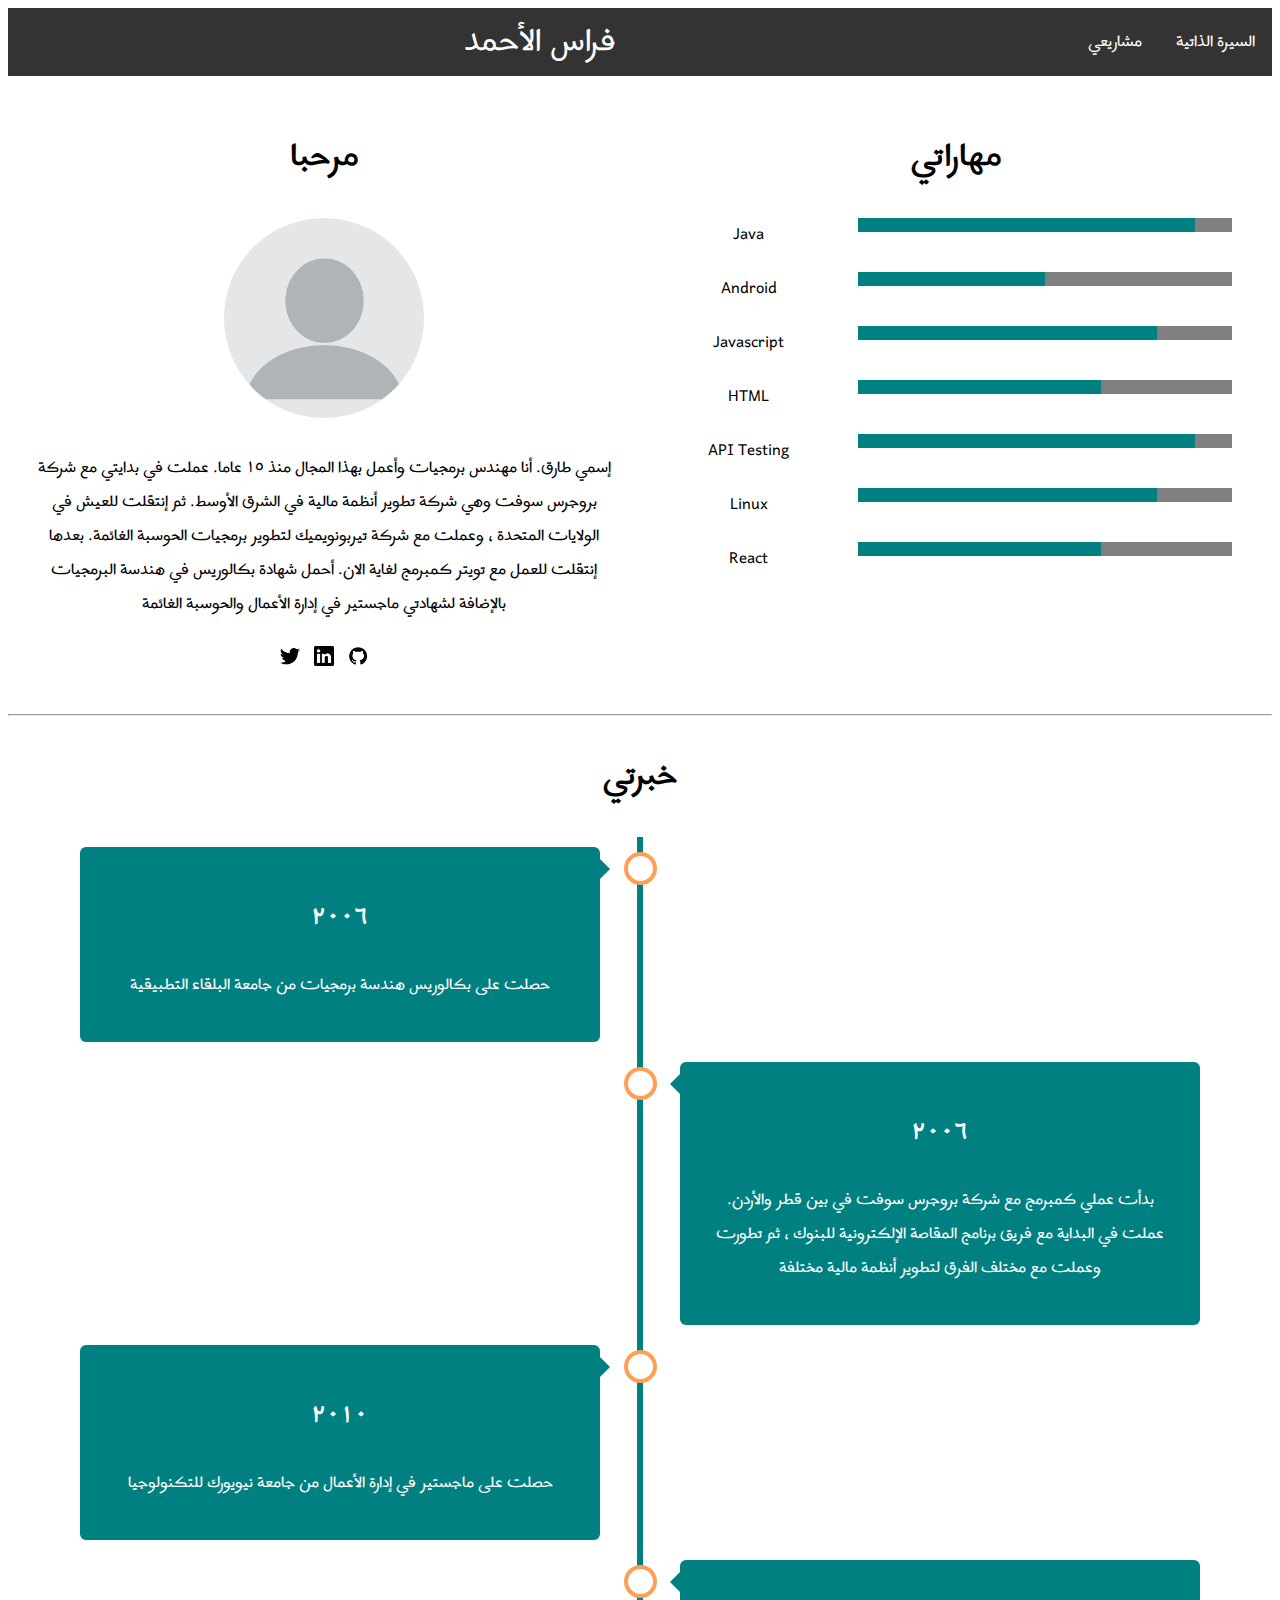
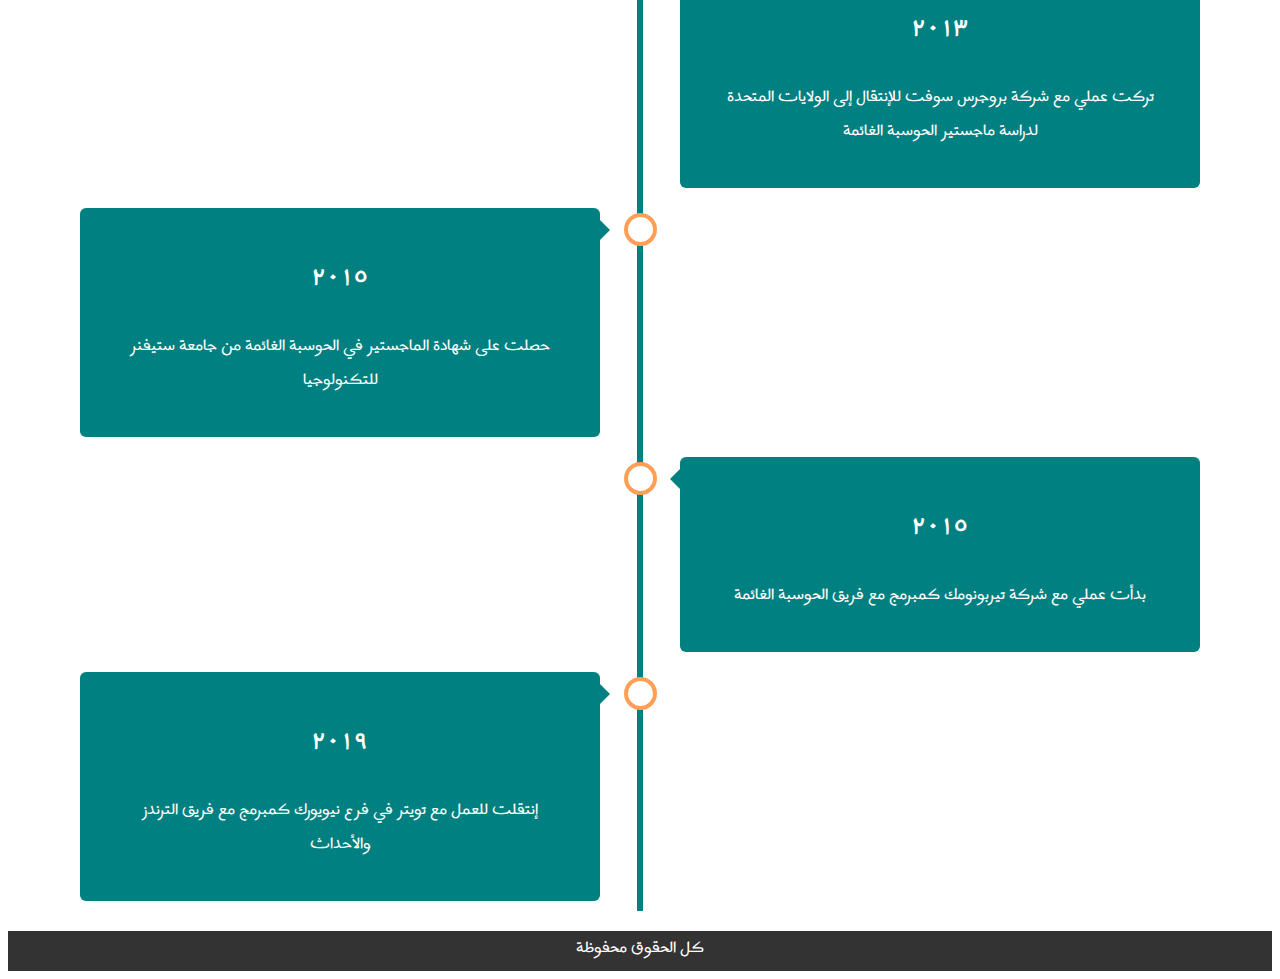
==== index.html @ 0ffa411a "initializ commit" ====
<!DOCTYPE html>
<html>

<head>
  <title>فراس الأحمد</title>
  <link rel="stylesheet" href="./css/style.css" />
  <link href="https://fonts.googleapis.com/css?family=Harmattan&display=swap" rel="stylesheet" />
</head>

<body>
  <div>
    <ul class="nav-style-ul">
      <li class="nav-style-li"><a class="active" href="index.html">السيرة الذاتية</a></li>
      <li class="nav-style-li"><a href="projects.html">مشاريعي</a></li>
      <p class="title-name">فراس الأحمد</p>
    </ul>
  </div>

  <div class="row" id="first-row">
    <div class="column">
      <h1>مرحبا</h1>
      <img src="./images/profile.png" class="photo" />
      <p>
        إسمي طارق. أنا مهندس برمجيات وأعمل بهذا المجال منذ ١٥ عاما. عملت في
        بدايتي مع شركة بروجرس سوفت وهي شركة تطوير أنظمة مالية في الشرق الأوسط.
        ثم إنتقلت للعيش في الولايات المتحدة ، وعملت مع شركة تيربونويميك لتطوير
        برمجيات الحوسبة الغائمة. بعدها إنتقلت للعمل مع تويتر كمبرمج لغاية
        الان. أحمل شهادة بكالوريس في هندسة البرمجيات بالإضافة لشهادتي ماجستير
        في إدارة الأعمال والحوسبة الغائمة
      </p>
      <div style="text-align: center;">
        <a target="_blank" href="https://www.twitter.com">
          <img src="images/icon_twitter.png" class="social" /></a>
        <a target="_blank" href="https://www.linkedin.com">
          <img src="images/icon_linkedin.png" class="social" /></a>
        <a target="_blank" href="https://github.com/Firas-AL-Ahmad">
          <img src="images/icon_github.png" class="social" /></a>
      </div>
    </div>
    <div class="column">
      <div>
        <h1>مهاراتي</h1>
        <div class="row">
          <div class="left">Java</div>
          <div class="right">
            <li>
              <span class="bar">
                <span class="java"></span>
              </span>
            </li>
          </div>
        </div>
        <div class="row">
          <div class="left">Android</div>
          <div class="right">
            <li>
              <span class="bar">
                <span class="android"></span>
              </span>
            </li>
          </div>
        </div>
        <div class="row">
          <div class="left">Javascript</div>
          <div class="right">
            <li>
              <span class="bar">
                <span class="javascript"></span>
              </span>
            </li>
          </div>
        </div>
        <div class="row">
          <div class="left">HTML</div>
          <div class="right">
            <li>
              <span class="bar">
                <span class="html"></span>
              </span>
            </li>
          </div>
        </div>
        <div class="row">
          <div class="left">API Testing</div>
          <div class="right">
            <li>
              <span class="bar">
                <span class="java"></span>
              </span>
            </li>
          </div>
        </div>
        <div class="row">
          <div class="left">Linux</div>
          <div class="right">
            <li>
              <span class="bar">
                <span class="javascript"></span>
              </span>
            </li>
          </div>
        </div>
        <div class="row">
          <div class="left">React</div>
          <div class="right">
            <li>
              <span class="bar">
                <span class="html"></span>
              </span>
            </li>
          </div>
        </div>
      </div>
    </div>
  </div>
  <hr />
  <div class="row-exp" id="second-row">
    <div class="column-exp">
      <h1>خبرتي</h1>
      <div class="timeline">
        <div class="container left-exp">
          <div class="content">
            <h2>٢٠٠٦</h2>
            <p>حصلت على بكالوريس هندسة برمجيات من جامعة البلقاء التطبيقية</p>
          </div>
        </div>
        <div class="container right-exp">
          <div class="content">
            <h2>٢٠٠٦</h2>
            <p>
              بدأت عملي كمبرمج مع شركة بروجرس سوفت في بين قطر والأردن. عملت في
              البداية مع فريق برنامج المقاصة الإلكترونية للبنوك ، ثم تطورت
              وعملت مع مختلف الفرق لتطوير أنظمة مالية مختلفة
            </p>
          </div>
        </div>
        <div class="container left-exp">
          <div class="content">
            <h2>٢٠١٠</h2>
            <p>
              حصلت على ماجستير في إدارة الأعمال من جامعة نيويورك للتكنولوجيا
            </p>
          </div>
        </div>
        <div class="container right-exp">
          <div class="content">
            <h2>٢٠١٣</h2>
            <p>
              تركت عملي مع شركة بروجرس سوفت للإنتقال إلى الولايات المتحدة
              لدراسة ماجستير الحوسبة الغائمة
            </p>
          </div>
        </div>
        <div class="container left-exp">
          <div class="content">
            <h2>٢٠١٥</h2>
            <p>
              حصلت على شهادة الماجستير في الحوسبة الغائمة من جامعة ستيفنر
              للتكنولوجيا
            </p>
          </div>
        </div>
        <div class="container right-exp">
          <div class="content">
            <h2>٢٠١٥</h2>
            <p>
              بدأت عملي مع شركة تيربونومك كمبرمج مع فريق الحوسبة الغائمة
            </p>
          </div>
        </div>
        <div class="container left-exp">
          <div class="content">
            <h2>٢٠١٩</h2>
            <p>
              إنتقلت للعمل مع تويتر في فرع نيويورك كمبرمج مع فريق الترندز
              والأحداث
            </p>
          </div>
        </div>
      </div>
    </div>
  </div>
  <div class="footer">
    <p>كل الحقوق محفوظة</p>
  </div>
</body>

</html>
---- css/style.css ----
* {
  box-sizing: border-box;
  list-style: none;
}

body {
  text-align: center;
  font-family: "Harmattan", sans-serif;
  font-size: 20px;
}

.photo {
  width: 200px;
  height: 200px;
  border-radius: 200px;
}

/* Create two equal columns that floats next to each other */
.column {
  float: left;
  width: 50%;
  padding: 20px;
  padding-top: 0px;
}

/* Clear floats after the columns */
.row:after {
  content: "";
  display: table;
  clear: both;
}

@media screen and (max-width: 800px) {
  .column {
    width: 100%; /* The width is 100%, when the viewport is 1000px or smaller */
  }
}

ul.nav-style-ul {
  list-style-type: none;
  margin-top: 0;
  padding: 0;
  overflow: hidden;
  background-color: #333;
}

li.nav-style-li {
  float: right;
}

li.nav-style-li a {
  display: block;
  color: white;
  text-align: center;
  padding: 17px;
  text-decoration: none;
}

li.nav-style-li a:hover {
  background-color: #111;
}

.title-name {
  display: inline;
  color: white;
  text-decoration: none;
  font-size: 40px;
}

/* Skills section classes */
.bar {
  background: grey;
  display: block;
  height: 14px;
}
.bar span {
  height: 14px;
  float: left;
  background: teal;
}
.java {
  width: 90%;
  animation: java 2s;
}
.android {
  width: 50%;
  animation: android 2s;
}
.javascript {
  width: 80%;
  animation: javascript 2s;
}
.html {
  width: 65%;
  animation: html 2s;
}
@keyframes java {
  0% {
    width: 0%;
  }
  100% {
    width: 90%;
  }
}
@keyframes android {
  0% {
    width: 0%;
  }
  100% {
    width: 50%;
  }
}
@keyframes javascript {
  0% {
    width: 0%;
  }
  100% {
    width: 80%;
  }
}
@keyframes html {
  0% {
    width: 0%;
  }
  100% {
    width: 65%;
  }
}

/* End of Skills section */

.left {
  float: left;
  width: 30%;
  padding: 20px;
  padding-top: 0px;
}
.right {
  float: right;
  width: 70%;
  padding: 20px;
  padding-top: 0px;
}

.timeline {
  position: relative;
  max-width: 1200px;
  margin: 0 auto;
}

/* Start of Experience section */

/* The actual timeline (the vertical ruler) */
.timeline::after {
  content: "";
  position: absolute;
  width: 6px;
  background-color: teal;
  top: 0;
  bottom: 0;
  left: 50%;
  margin-left: -3px;
}

/* Container around content */
.container {
  padding: 10px 40px;
  position: relative;
  background-color: inherit;
  width: 50%;
}

/* The circles on the timeline */
.container::after {
  content: "";
  position: absolute;
  width: 25px;
  height: 25px;
  right: -17px;
  background-color: white;
  border: 4px solid #ff9f55;
  top: 15px;
  border-radius: 50%;
  z-index: 1;
}

/* Place the container to the left */
.left-exp {
  left: 0;
}

/* Place the container to the right */
.right-exp {
  left: 50%;
}

/* Add arrows to the left container (pointing right) */
.left-exp::before {
  content: " ";
  height: 0;
  position: absolute;
  top: 22px;
  width: 0;
  z-index: 1;
  right: 30px;
  border: medium solid teal;
  border-width: 10px 0 10px 10px;
  border-color: transparent transparent transparent teal;
}

/* Add arrows to the right container (pointing left) */
.right-exp::before {
  content: " ";
  height: 0;
  position: absolute;
  top: 22px;
  width: 0;
  z-index: 1;
  left: 30px;
  border: medium solid teal;
  border-width: 10px 10px 10px 0;
  border-color: transparent teal transparent transparent;
}

/* Fix the circle for containers on the right side */
.right-exp::after {
  left: -16px;
}

/* The actual content */
.content {
  padding: 20px 30px;
  background-color: teal;
  color: white;
  position: relative;
  border-radius: 6px;
}

/* Media queries - Responsive timeline on screens less than 600px wide */
@media screen and (max-width: 600px) {
  /* Place the timelime to the left */
  .timeline::after {
    left: 31px;
  }

  /* Full-width containers */
  .container {
    width: 100%;
    padding-left: 70px;
    padding-right: 25px;
  }

  /* Make sure that all arrows are pointing leftwards */
  .container::before {
    left: 60px;
    border: medium solid white;
    border-width: 10px 10px 10px 0;
    border-color: transparent white transparent transparent;
  }

  /* Make sure all circles are at the same spot */
  .left-exp::after,
  .right-exp::after {
    left: 15px;
  }

  /* Make all right containers behave like the left ones */
  .right-exp {
    left: 0%;
  }
}

/* End of Experience section */

.footer {
  height: 40px;
  width: 100%;
  background-color: #333;
  color: white;
  text-align: center;
}

.social{
  width: 20px;
  margin: 5px;
}
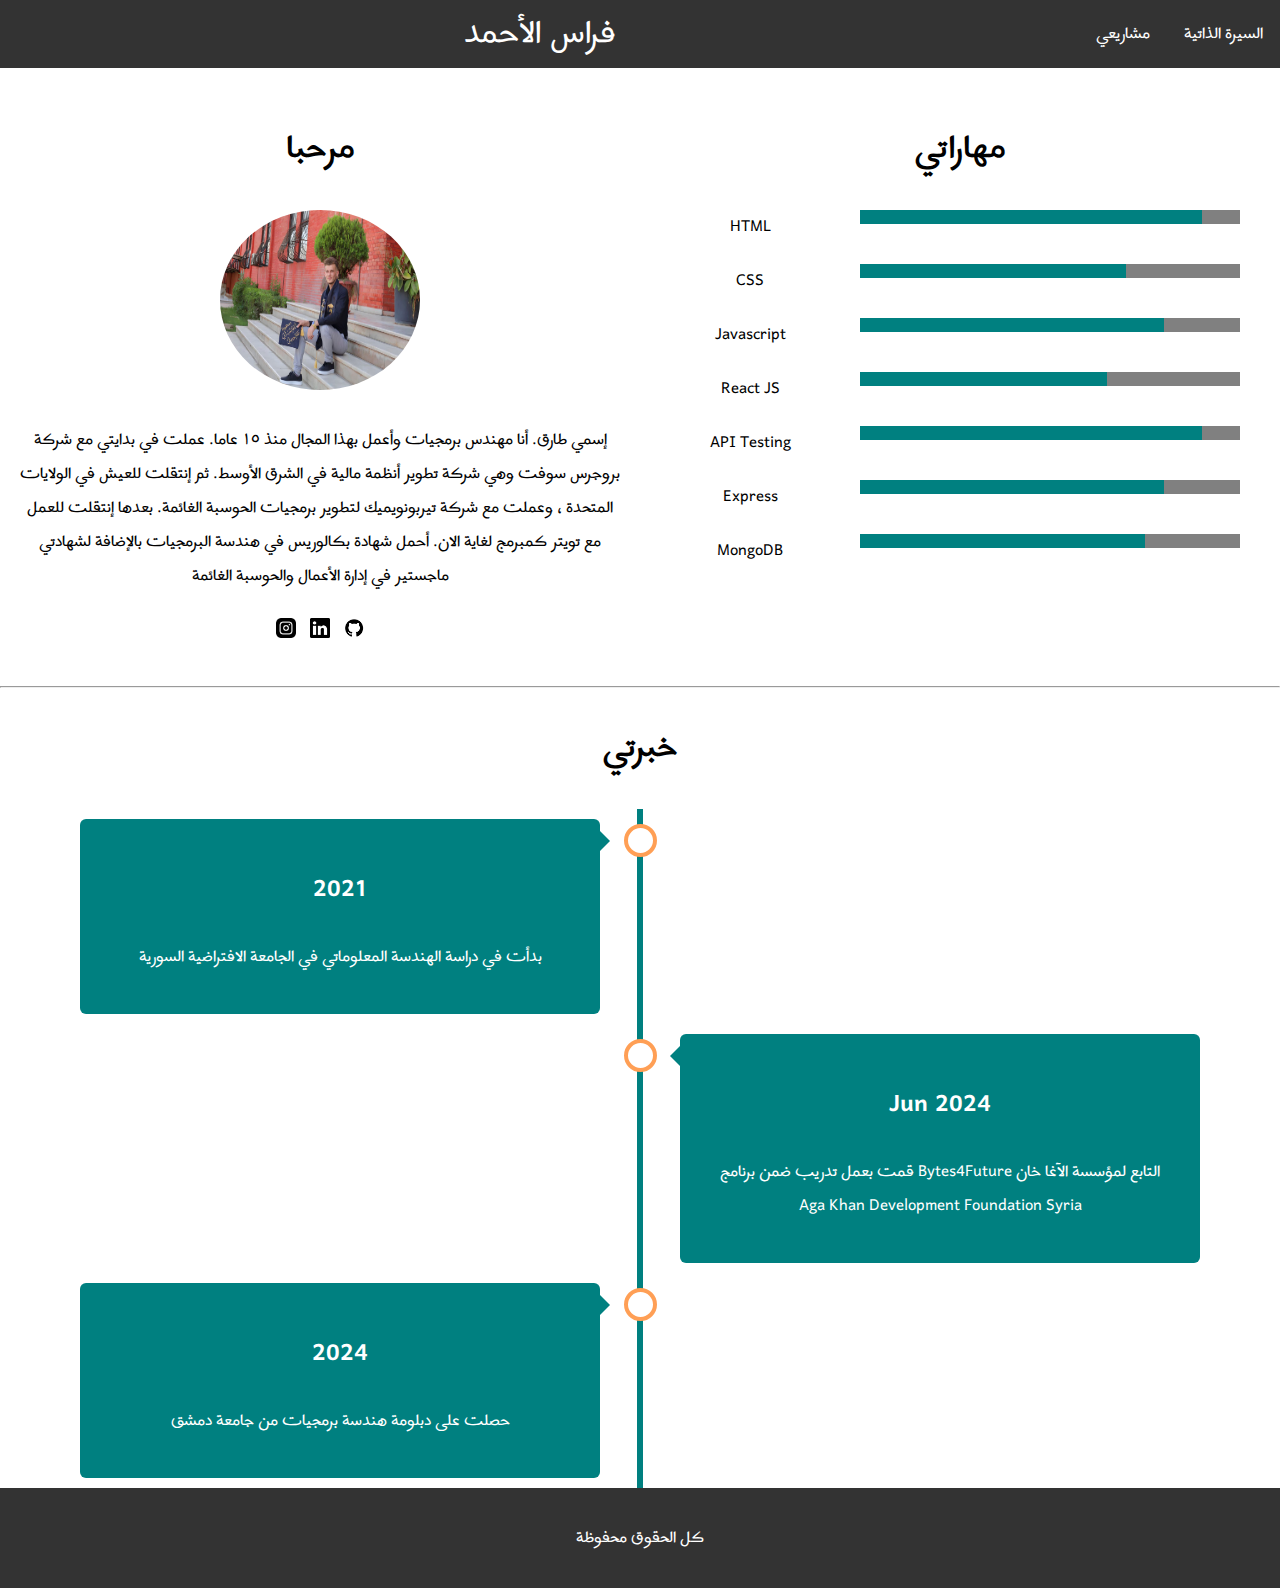
==== commit dcd71941: "edit something" ====
--- a/index.html
+++ b/index.html
@@ -19,7 +19,7 @@
   <div class="row" id="first-row">
     <div class="column">
       <h1>مرحبا</h1>
-      <img src="./images/profile.png" class="photo" />
+      <img src="./images/profile.jpg" class="photo" />
       <p>
         إسمي طارق. أنا مهندس برمجيات وأعمل بهذا المجال منذ ١٥ عاما. عملت في
         بدايتي مع شركة بروجرس سوفت وهي شركة تطوير أنظمة مالية في الشرق الأوسط.
@@ -29,8 +29,8 @@
         في إدارة الأعمال والحوسبة الغائمة
       </p>
       <div style="text-align: center;">
-        <a target="_blank" href="https://www.twitter.com">
-          <img src="images/icon_twitter.png" class="social" /></a>
+        <a target="_blank" href="https://www.instagram.com">
+          <img src="images/icon_instagram.png" class="social" /></a>
         <a target="_blank" href="https://www.linkedin.com">
           <img src="images/icon_linkedin.png" class="social" /></a>
         <a target="_blank" href="https://github.com/Firas-AL-Ahmad">
@@ -41,21 +41,21 @@
       <div>
         <h1>مهاراتي</h1>
         <div class="row">
-          <div class="left">Java</div>
+          <div class="left">HTML</div>
           <div class="right">
             <li>
               <span class="bar">
-                <span class="java"></span>
+                <span class="html"></span>
               </span>
             </li>
           </div>
         </div>
         <div class="row">
-          <div class="left">Android</div>
+          <div class="left">CSS</div>
           <div class="right">
             <li>
               <span class="bar">
-                <span class="android"></span>
+                <span class="css"></span>
               </span>
             </li>
           </div>
@@ -71,11 +71,11 @@
           </div>
         </div>
         <div class="row">
-          <div class="left">HTML</div>
+          <div class="left">React JS</div>
           <div class="right">
             <li>
               <span class="bar">
-                <span class="html"></span>
+                <span class="react"></span>
               </span>
             </li>
           </div>
@@ -85,27 +85,27 @@
           <div class="right">
             <li>
               <span class="bar">
-                <span class="java"></span>
+                <span class="api"></span>
               </span>
             </li>
           </div>
         </div>
         <div class="row">
-          <div class="left">Linux</div>
+          <div class="left">Express</div>
           <div class="right">
             <li>
               <span class="bar">
-                <span class="javascript"></span>
+                <span class="express"></span>
               </span>
             </li>
           </div>
         </div>
         <div class="row">
-          <div class="left">React</div>
+          <div class="left">MongoDB</div>
           <div class="right">
             <li>
               <span class="bar">
-                <span class="html"></span>
+                <span class="mongodb"></span>
               </span>
             </li>
           </div>
@@ -120,68 +120,31 @@
       <div class="timeline">
         <div class="container left-exp">
           <div class="content">
-            <h2>٢٠٠٦</h2>
-            <p>حصلت على بكالوريس هندسة برمجيات من جامعة البلقاء التطبيقية</p>
+            <h2>2021</h2>
+            <p>
+              بدأت في دراسة الهندسة المعلوماتي في الجامعة الافتراضية السورية
+            </p>
           </div>
         </div>
         <div class="container right-exp">
           <div class="content">
-            <h2>٢٠٠٦</h2>
+            <h2>Jun 2024</h2>
             <p>
-              بدأت عملي كمبرمج مع شركة بروجرس سوفت في بين قطر والأردن. عملت في
-              البداية مع فريق برنامج المقاصة الإلكترونية للبنوك ، ثم تطورت
-              وعملت مع مختلف الفرق لتطوير أنظمة مالية مختلفة
+              قمت بعمل تدريب ضمن برنامج Bytes4Future التابع لمؤسسة الآغا خان Aga Khan Development Foundation Syria
             </p>
           </div>
         </div>
         <div class="container left-exp">
           <div class="content">
-            <h2>٢٠١٠</h2>
-            <p>
-              حصلت على ماجستير في إدارة الأعمال من جامعة نيويورك للتكنولوجيا
-            </p>
-          </div>
-        </div>
-        <div class="container right-exp">
-          <div class="content">
-            <h2>٢٠١٣</h2>
-            <p>
-              تركت عملي مع شركة بروجرس سوفت للإنتقال إلى الولايات المتحدة
-              لدراسة ماجستير الحوسبة الغائمة
-            </p>
-          </div>
-        </div>
-        <div class="container left-exp">
-          <div class="content">
-            <h2>٢٠١٥</h2>
-            <p>
-              حصلت على شهادة الماجستير في الحوسبة الغائمة من جامعة ستيفنر
-              للتكنولوجيا
-            </p>
-          </div>
-        </div>
-        <div class="container right-exp">
-          <div class="content">
-            <h2>٢٠١٥</h2>
-            <p>
-              بدأت عملي مع شركة تيربونومك كمبرمج مع فريق الحوسبة الغائمة
-            </p>
-          </div>
-        </div>
-        <div class="container left-exp">
-          <div class="content">
-            <h2>٢٠١٩</h2>
-            <p>
-              إنتقلت للعمل مع تويتر في فرع نيويورك كمبرمج مع فريق الترندز
-              والأحداث
-            </p>
+            <h2>2024</h2>
+            <p>حصلت على دبلومة هندسة برمجيات من جامعة دمشق</p>
           </div>
         </div>
       </div>
     </div>
   </div>
   <div class="footer">
-    <p>كل الحقوق محفوظة</p>
+    <p> كل الحقوق محفوظة</p>
   </div>
 </body>
 
--- a/css/style.css
+++ b/css/style.css
@@ -4,6 +4,8 @@
 }
 
 body {
+  margin: 0;
+  padding: 0;
   text-align: center;
   font-family: "Harmattan", sans-serif;
   font-size: 20px;
@@ -11,8 +13,8 @@
 
 .photo {
   width: 200px;
-  height: 200px;
-  border-radius: 200px;
+  height: 180px;
+  border-radius: 50%;
 }
 
 /* Create two equal columns that floats next to each other */
@@ -32,7 +34,8 @@
 
 @media screen and (max-width: 800px) {
   .column {
-    width: 100%; /* The width is 100%, when the viewport is 1000px or smaller */
+    width: 100%;
+    /* The width is 100%, when the viewport is 1000px or smaller */
   }
 }
 
@@ -73,57 +76,115 @@
   display: block;
   height: 14px;
 }
+
 .bar span {
   height: 14px;
   float: left;
   background: teal;
 }
-.java {
+
+.html {
   width: 90%;
-  animation: java 2s;
-}
-.android {
-  width: 50%;
-  animation: android 2s;
-}
+  animation: html 2s;
+}
+
+.css {
+  width: 70%;
+  animation: css 2s;
+}
+
 .javascript {
   width: 80%;
   animation: javascript 2s;
 }
-.html {
+
+.react {
   width: 65%;
-  animation: html 2s;
-}
-@keyframes java {
-  0% {
-    width: 0%;
-  }
+  animation: react 2s;
+}
+
+.api {
+  width: 90%;
+  animation: api 2s;
+}
+
+.express {
+  width: 80%;
+  animation: express 2s;
+}
+
+.mongodb {
+  width: 75%;
+  animation: mongodb 2s;
+}
+
+@keyframes html {
+  0% {
+    width: 0%;
+  }
+
   100% {
     width: 90%;
   }
 }
-@keyframes android {
-  0% {
-    width: 0%;
-  }
-  100% {
-    width: 50%;
-  }
-}
+
+@keyframes css {
+  0% {
+    width: 0%;
+  }
+
+  100% {
+    width: 70%;
+  }
+}
+
 @keyframes javascript {
   0% {
     width: 0%;
   }
+
   100% {
     width: 80%;
   }
 }
-@keyframes html {
-  0% {
-    width: 0%;
-  }
+
+@keyframes react {
+  0% {
+    width: 0%;
+  }
+
   100% {
     width: 65%;
+  }
+}
+
+@keyframes api {
+  0% {
+    width: 0%;
+  }
+
+  100% {
+    width: 90%;
+  }
+}
+
+@keyframes express {
+  0% {
+    width: 0%;
+  }
+
+  100% {
+    width: 80%;
+  }
+}
+
+@keyframes mongodb {
+  0% {
+    width: 0%;
+  }
+
+  100% {
+    width: 75%;
   }
 }
 
@@ -135,6 +196,7 @@
   padding: 20px;
   padding-top: 0px;
 }
+
 .right {
   float: right;
   width: 70%;
@@ -238,6 +300,7 @@
 
 /* Media queries - Responsive timeline on screens less than 600px wide */
 @media screen and (max-width: 600px) {
+
   /* Place the timelime to the left */
   .timeline::after {
     left: 31px;
@@ -273,14 +336,17 @@
 /* End of Experience section */
 
 .footer {
-  height: 40px;
+  height: 100px;
   width: 100%;
   background-color: #333;
   color: white;
   text-align: center;
-}
-
-.social{
+  display: flex;
+  flex-direction: column;
+  justify-content: center;
+}
+
+.social {
   width: 20px;
   margin: 5px;
 }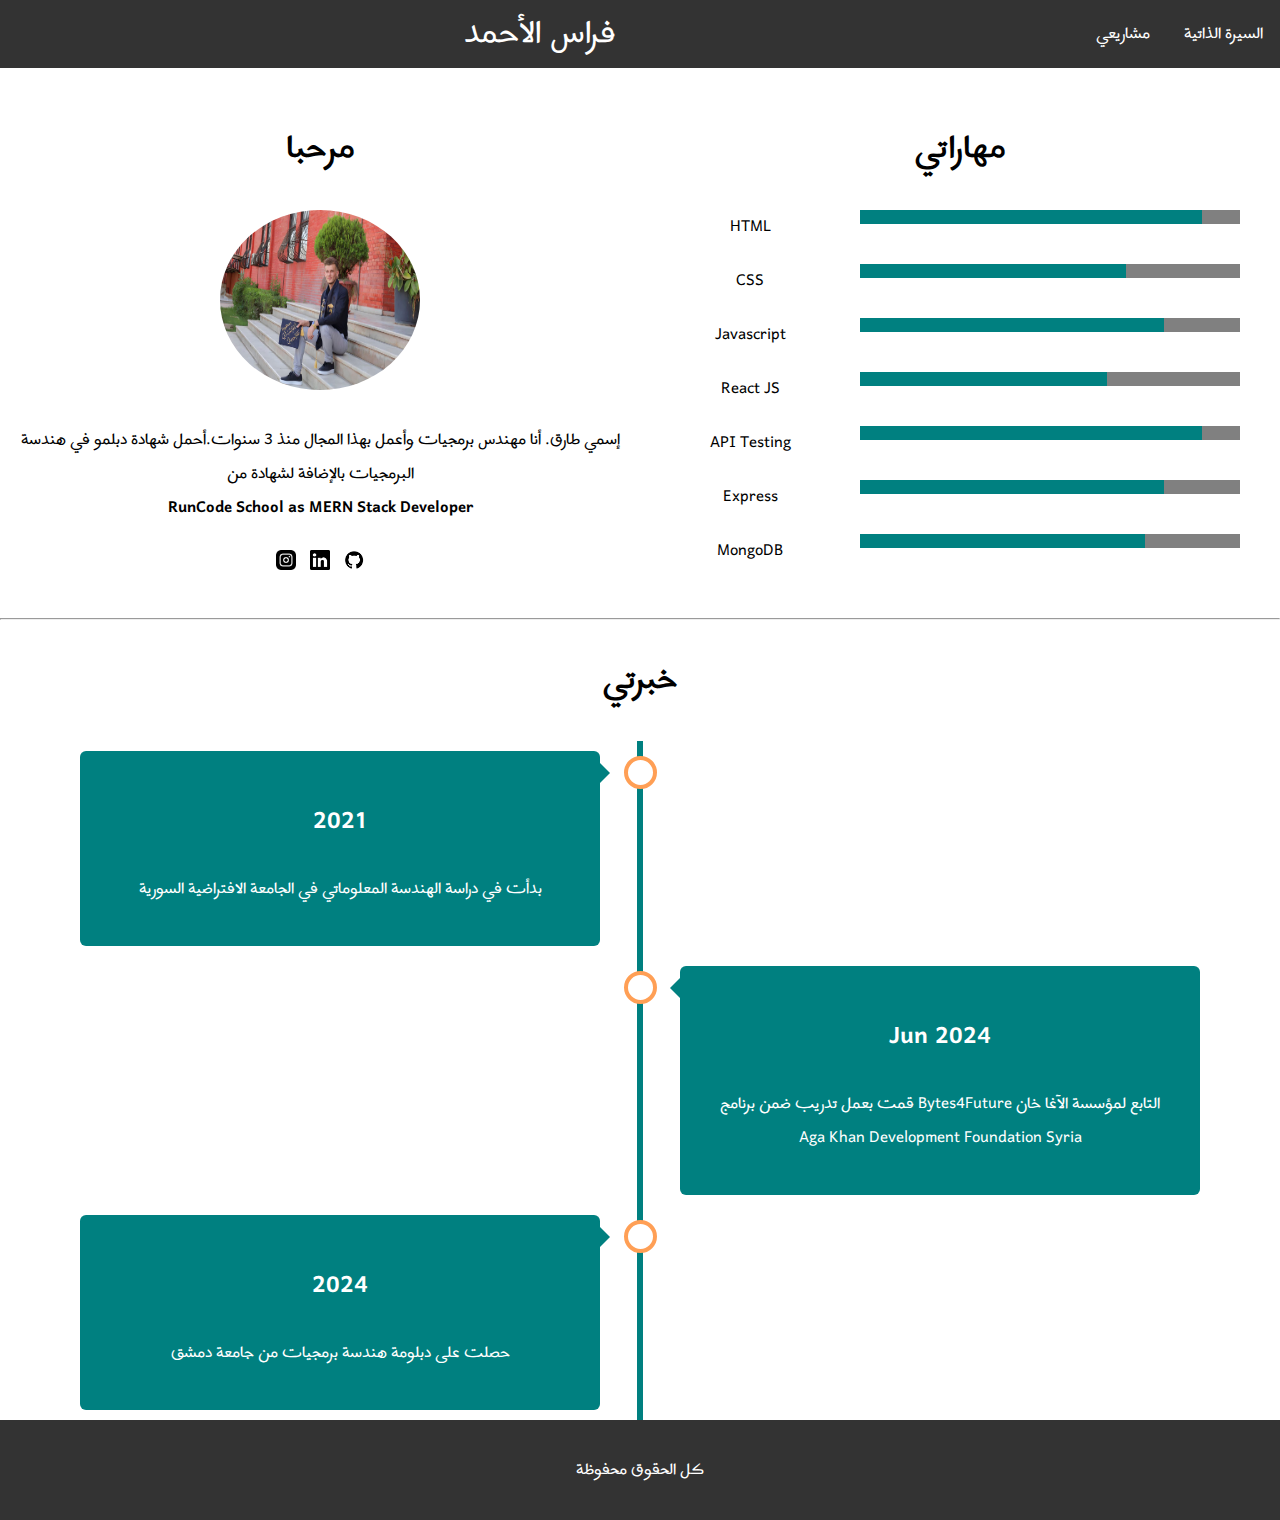
==== commit e5f262c8: "Add README.md File" ====
--- a/index.html
+++ b/index.html
@@ -21,12 +21,12 @@
       <h1>مرحبا</h1>
       <img src="./images/profile.jpg" class="photo" />
       <p>
-        إسمي طارق. أنا مهندس برمجيات وأعمل بهذا المجال منذ ١٥ عاما. عملت في
-        بدايتي مع شركة بروجرس سوفت وهي شركة تطوير أنظمة مالية في الشرق الأوسط.
-        ثم إنتقلت للعيش في الولايات المتحدة ، وعملت مع شركة تيربونويميك لتطوير
-        برمجيات الحوسبة الغائمة. بعدها إنتقلت للعمل مع تويتر كمبرمج لغاية
-        الان. أحمل شهادة بكالوريس في هندسة البرمجيات بالإضافة لشهادتي ماجستير
-        في إدارة الأعمال والحوسبة الغائمة
+        إسمي طارق. أنا مهندس برمجيات وأعمل بهذا المجال منذ 3 سنوات.أحمل شهادة دبلمو في هندسة البرمجيات بالإضافة لشهادة
+        من
+        <br>
+        <strong>
+          RunCode School as MERN Stack Developer
+        </strong>
       </p>
       <div style="text-align: center;">
         <a target="_blank" href="https://www.instagram.com">
